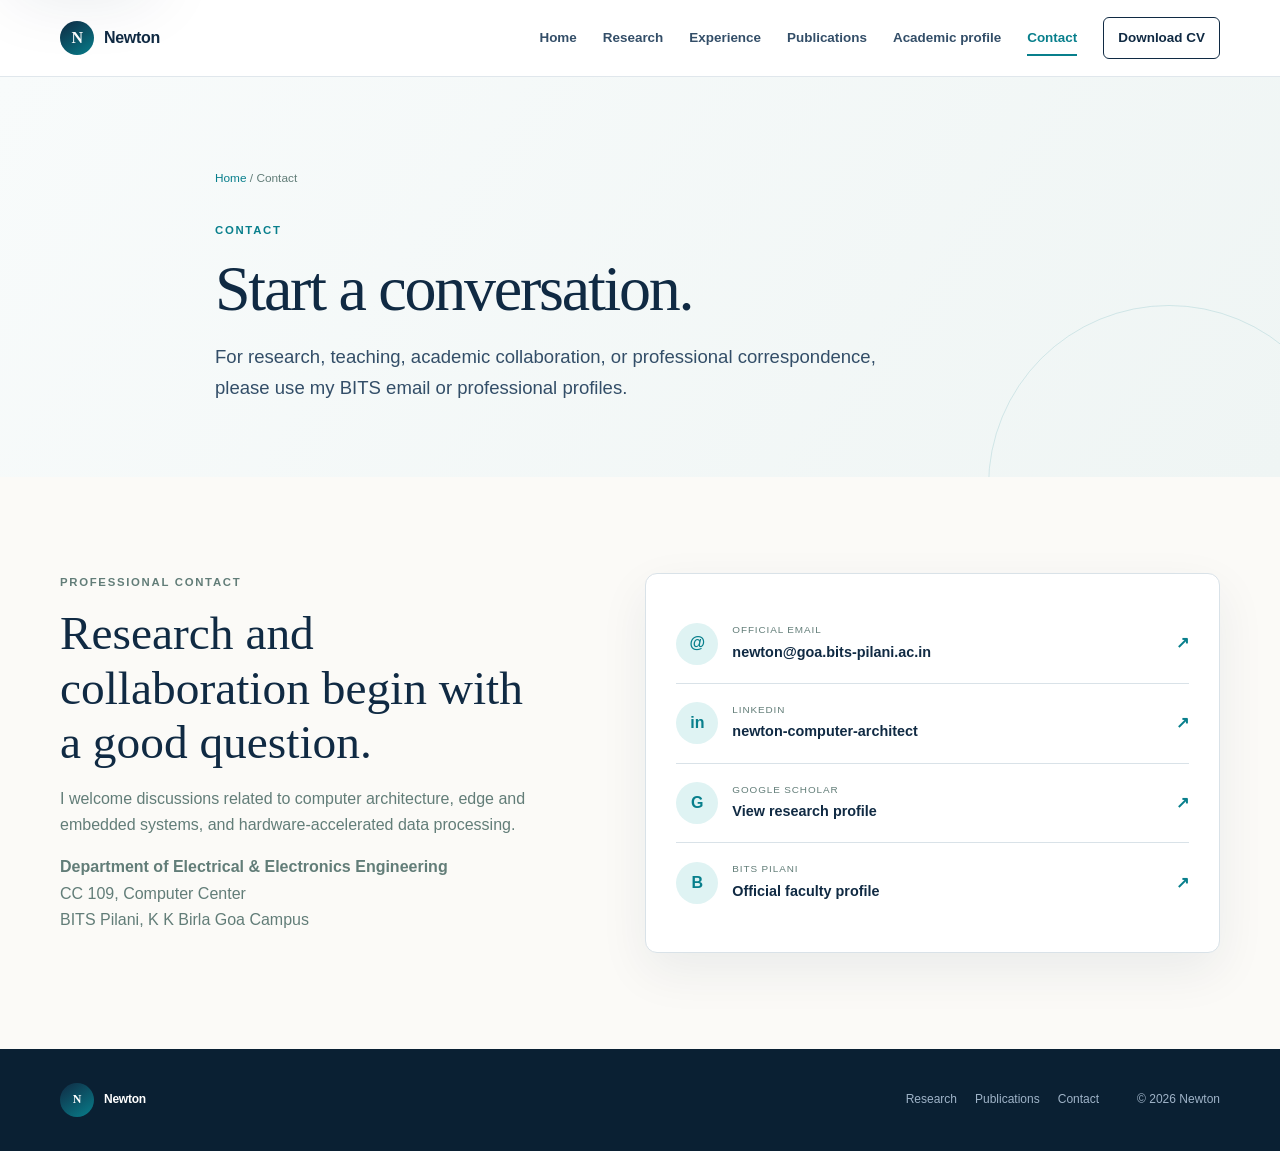
==== contact.html @ 0b0a49d7 "Publish complete Newton academic website" ====
<!doctype html><html lang="en"><head><meta charset="utf-8"><meta name="viewport" content="width=device-width,initial-scale=1"><meta name="description" content="Contact Newton by professional email or LinkedIn for research, teaching, and academic collaboration."><meta name="theme-color" content="#102a43"><title>Contact | Newton</title><link rel="icon" type="image/png" href="assets/images/favicon.png"><link rel="stylesheet" href="assets/css/main.css"><script src="assets/js/main.js" defer></script></head><body>
<a class="skip-link" href="#main">Skip to content</a><header class="site-header"><nav class="nav container" aria-label="Primary navigation"><a class="brand" href="index.html"><span class="brand-mark">N</span><span>Newton</span></a><button class="menu-button" type="button" aria-label="Open navigation" aria-expanded="false" data-menu-button><i></i><i></i><i></i></button><div class="nav-links" data-menu><a href="index.html">Home</a><a href="research.html">Research</a><a href="experience.html">Experience</a><a href="publications.html">Publications</a><a href="academic.html">Academic profile</a><a href="contact.html" aria-current="page">Contact</a><a class="cv-link" href="assets/docs/NewtonResume_Detailed.pdf" download>Download CV</a></div></nav></header>
<main id="main"><section class="page-hero"><div class="container page-intro"><div class="breadcrumbs"><a href="index.html">Home</a> / Contact</div><p class="kicker">Contact</p><h1>Start a conversation.</h1><p class="lead">For research, teaching, academic collaboration, or professional correspondence, please use my BITS email or professional profiles.</p></div></section>
<section class="section alt"><div class="container contact-grid"><div class="contact-copy"><p class="kicker">Professional contact</p><h2>Research and collaboration begin with a good question.</h2><p>I welcome discussions related to computer architecture, edge and embedded systems, and hardware-accelerated data processing.</p><p><strong>Department of Electrical &amp; Electronics Engineering</strong><br>CC 109, Computer Center<br>BITS Pilani, K K Birla Goa Campus</p></div><div class="contact-card"><a class="contact-link" href="mailto:newton@goa.bits-pilani.ac.in"><span class="contact-icon">@</span><span><small>Official email</small><strong>newton@goa.bits-pilani.ac.in</strong></span><b>↗</b></a><a class="contact-link" href="https://www.linkedin.com/in/newton-computer-architect/" target="_blank" rel="noopener noreferrer"><span class="contact-icon">in</span><span><small>LinkedIn</small><strong>newton-computer-architect</strong></span><b>↗</b></a><a class="contact-link" href="https://scholar.google.com/citations?hl=en&amp;user=g-9rF3cAAAAJ" target="_blank" rel="noopener noreferrer"><span class="contact-icon">G</span><span><small>Google Scholar</small><strong>View research profile</strong></span><b>↗</b></a><a class="contact-link" href="https://www.bits-pilani.ac.in/goa/newton/" target="_blank" rel="noopener noreferrer"><span class="contact-icon">B</span><span><small>BITS Pilani</small><strong>Official faculty profile</strong></span><b>↗</b></a></div></div></section></main>
<footer class="site-footer"><div class="container footer-inner"><a class="brand" href="index.html"><span class="brand-mark">N</span><span>Newton</span></a><div class="footer-links"><a href="research.html">Research</a><a href="publications.html">Publications</a><a href="contact.html">Contact</a></div><span>© <span data-current-year>2026</span> Newton</span></div></footer></body></html>
---- assets/css/main.css ----
:root{--navy:#102a43;--navy-2:#1b3a52;--teal:#087f8c;--teal-light:#dff3f3;--gold:#d5a841;--paper:#fbfaf7;--white:#fff;--ink:#243b53;--muted:#627d78;--line:#d9e2e8;--shadow:0 24px 70px rgba(16,42,67,.13);--max:1160px}*{box-sizing:border-box}html{scroll-behavior:smooth}body{margin:0;color:var(--ink);background:var(--white);font-family:Inter,ui-sans-serif,-apple-system,BlinkMacSystemFont,"Segoe UI",sans-serif;line-height:1.65;-webkit-font-smoothing:antialiased}body.menu-open{overflow:hidden}a{color:inherit}.container{width:min(calc(100% - 44px),var(--max));margin-inline:auto}.skip-link{position:fixed;top:-80px;left:14px;z-index:100;background:#fff;padding:.65rem 1rem;border-radius:.4rem;box-shadow:var(--shadow)}.skip-link:focus{top:14px}.sr-only{position:absolute!important;width:1px!important;height:1px!important;padding:0!important;margin:-1px!important;overflow:hidden!important;clip:rect(0,0,0,0)!important;white-space:nowrap!important;border:0!important}.site-header{position:sticky;top:0;z-index:40;background:rgba(255,255,255,.94);backdrop-filter:blur(16px);border-bottom:1px solid rgba(217,226,232,.8)}.nav{height:76px;display:flex;align-items:center;justify-content:space-between;gap:30px}.brand{display:flex;align-items:center;gap:10px;text-decoration:none;color:var(--navy);font-weight:850;letter-spacing:-.02em}.brand-mark{width:34px;height:34px;display:grid;place-items:center;border-radius:50%;color:#fff;background:linear-gradient(145deg,var(--navy),var(--teal));font-family:Georgia,serif}.nav-links{display:flex;align-items:center;gap:26px}.nav-links a{position:relative;text-decoration:none;font-size:.84rem;font-weight:720;color:#334e68}.nav-links a[aria-current="page"],.nav-links a:hover{color:var(--teal)}.nav-links a:not(.cv-link):after{content:"";position:absolute;height:2px;left:0;right:100%;bottom:-7px;background:var(--teal);transition:right .2s}.nav-links a:hover:after,.nav-links a[aria-current="page"]:after{right:0}.nav-links .cv-link{padding:.58rem .88rem;border:1px solid var(--navy);border-radius:6px;color:var(--navy)}.nav-links .cv-link:hover{color:#fff;background:var(--navy)}.menu-button{display:none;width:42px;height:42px;border:0;background:none;padding:8px;cursor:pointer}.menu-button i{display:block;height:2px;width:24px;margin:5px auto;background:var(--navy);transition:.2s}.hero{position:relative;overflow:hidden;background:linear-gradient(135deg,#f8fbfb 0%,#eef6f5 56%,#f8f4ea 100%);min-height:700px;display:grid;align-items:center}.hero:after{content:"";position:absolute;width:460px;height:460px;right:-180px;top:-190px;border:1px solid rgba(8,127,140,.13);border-radius:50%;box-shadow:0 0 0 70px rgba(8,127,140,.03),0 0 0 140px rgba(8,127,140,.025)}.hero-grid{position:relative;z-index:1;display:grid;grid-template-columns:1.2fr .8fr;gap:8vw;align-items:center;padding:82px 0}.eyebrow,.kicker{margin:0 0 .9rem;color:var(--teal);font-size:.71rem;font-weight:850;letter-spacing:.15em;text-transform:uppercase}.eyebrow{display:flex;align-items:center;gap:10px}.eyebrow:before{content:"";width:28px;height:2px;background:var(--gold)}h1,h2,h3{color:var(--navy)}h1{font-family:Georgia,"Times New Roman",serif;font-size:clamp(3rem,5.4vw,5.3rem);font-weight:500;letter-spacing:-.045em;line-height:1.02;margin:0 0 1.6rem}.accent{color:var(--teal);font-style:italic}.lead{max-width:700px;font-size:1.16rem;color:#334e68}.hero-role{display:flex;align-items:start;gap:12px;margin:1.7rem 0;padding:1rem 1.1rem;border-left:3px solid var(--gold);background:rgba(255,255,255,.62);max-width:660px}.hero-role span{width:8px;height:8px;margin-top:7px;border-radius:50%;background:#2aa65a;box-shadow:0 0 0 5px rgba(42,166,90,.13)}.hero-role p{margin:0;font-size:.9rem}.hero-role strong{display:block;color:var(--navy);font-size:1rem}.actions{display:flex;flex-wrap:wrap;gap:11px;margin-top:1.9rem}.button{display:inline-flex;align-items:center;gap:16px;padding:.78rem 1rem;border-radius:6px;text-decoration:none;font-weight:780;font-size:.88rem;border:1px solid var(--navy);transition:.2s}.button.primary{background:var(--navy);color:#fff}.button.primary:hover{background:var(--teal);border-color:var(--teal)}.button.secondary:hover{background:#fff}.portrait-shell{position:relative;width:min(100%,420px);aspect-ratio:1;justify-self:end}.portrait-ring{width:100%;height:100%;padding:12px;border:1px solid rgba(8,127,140,.28);border-radius:50%;box-shadow:var(--shadow);background:rgba(255,255,255,.75)}.portrait-ring img{display:block;width:100%;height:100%;object-fit:cover;object-position:center 22%;border-radius:50%}.portrait-label{position:absolute;right:-12px;bottom:24px;padding:.72rem 1rem;border-radius:8px;background:#fff;box-shadow:0 12px 32px rgba(16,42,67,.16);font-size:.72rem;font-weight:800;letter-spacing:.07em;text-transform:uppercase;color:var(--teal)}.section{padding:96px 0}.section.alt{background:var(--paper)}.section-heading{display:grid;grid-template-columns:1fr .8fr;gap:60px;align-items:end;margin-bottom:42px}.section-heading h2,.page-intro h1{font-family:Georgia,"Times New Roman",serif;font-weight:500;letter-spacing:-.035em;line-height:1.08}.section-heading h2{font-size:clamp(2.25rem,4vw,3.35rem);margin:0}.section-heading>p{color:var(--muted);margin:0}.card-grid{display:grid;grid-template-columns:repeat(3,1fr);gap:16px}.card{padding:28px;border:1px solid var(--line);border-radius:10px;background:#fff}.card-icon{display:grid;place-items:center;width:42px;height:42px;border-radius:50%;background:var(--teal-light);color:var(--teal);font-family:Georgia,serif;font-weight:700}.card h3{margin:1.3rem 0 .55rem;font-family:Georgia,serif;font-size:1.35rem}.card p{margin:0;color:var(--muted);font-size:.92rem}.link-arrow{display:inline-flex;align-items:center;gap:8px;margin-top:1.3rem;color:var(--teal);text-decoration:none;font-size:.82rem;font-weight:800}.link-arrow:hover{gap:13px}.profile-grid{display:grid;grid-template-columns:.9fr 1.1fr;gap:8vw}.profile-grid h2{font-family:Georgia,serif;font-size:clamp(2.2rem,4vw,3.4rem);font-weight:500;line-height:1.12;margin:.4rem 0}.profile-body>p:first-child{font-size:1.24rem;color:var(--navy)}.profile-body p{color:var(--muted)}.facts{display:grid;grid-template-columns:repeat(3,1fr);gap:1px;margin-top:2rem;background:var(--line);border:1px solid var(--line)}.fact{padding:18px;background:#fff}.fact strong{display:block;font-family:Georgia,serif;font-size:1.55rem;color:var(--teal)}.fact span{font-size:.7rem;line-height:1.3;text-transform:uppercase;letter-spacing:.08em;color:var(--muted)}.preview-list{border-top:1px solid var(--line)}.preview-item{display:grid;grid-template-columns:82px 1fr auto;gap:24px;align-items:start;padding:24px 4px;border-bottom:1px solid var(--line);text-decoration:none}.preview-year{color:var(--teal);font-family:Georgia,serif;font-size:1.15rem}.preview-item h3{font-family:Georgia,serif;font-size:1.15rem;font-weight:500;margin:0 0 .35rem}.preview-item p{font-size:.8rem;color:var(--muted);margin:0}.preview-item b{color:var(--teal);transition:transform .2s}.preview-item:hover b{transform:translate(3px,-3px)}.cta-strip{padding:64px 0;background:var(--navy);color:#fff}.cta-strip .container{display:flex;align-items:center;justify-content:space-between;gap:40px}.cta-strip h2{color:#fff;font-family:Georgia,serif;font-size:clamp(2rem,3.5vw,3rem);font-weight:500;margin:0}.cta-strip p{color:#b7cad8;margin:.4rem 0 0}.cta-strip .button{border-color:#fff;color:#fff}.page-hero{position:relative;overflow:hidden;padding:92px 0 74px;background:linear-gradient(125deg,#f8fbfb,#eff5f4)}.page-hero:after{content:"";position:absolute;right:-70px;bottom:-190px;width:360px;height:360px;border:1px solid rgba(8,127,140,.14);border-radius:50%}.breadcrumbs{font-size:.74rem;color:var(--muted);margin-bottom:2rem}.breadcrumbs a{text-decoration:none;color:var(--teal)}.page-intro{max-width:850px;position:relative;z-index:1}.page-intro h1{font-size:clamp(2.8rem,5vw,4.7rem);margin:0 0 1.2rem}.page-intro .lead{margin-bottom:0}.research-grid{display:grid;grid-template-columns:repeat(2,1fr);gap:18px}.research-card{padding:32px;border:1px solid var(--line);border-radius:10px;background:#fff}.research-card .num{font-family:Georgia,serif;color:var(--gold)}.research-card h2{font-family:Georgia,serif;font-weight:500;font-size:1.65rem;margin:2.5rem 0 .7rem}.research-card p{color:var(--muted)}.tags{display:flex;flex-wrap:wrap;gap:7px;margin-top:1.2rem}.tags span{padding:.33rem .58rem;border:1px solid var(--line);border-radius:99px;color:var(--teal);font-size:.69rem;font-weight:700}.callout{margin-top:26px;padding:28px;border-left:3px solid var(--gold);background:var(--paper)}.callout h3{font-family:Georgia,serif;margin:0 0 .6rem}.callout p{margin:0;color:var(--muted)}.timeline{max-width:920px}.timeline-item{position:relative;display:grid;grid-template-columns:180px 1fr;gap:34px;padding:0 0 52px 30px;border-left:1px solid var(--line)}.timeline-item:before{content:"";position:absolute;left:-5px;top:7px;width:9px;height:9px;border-radius:50%;background:var(--teal);box-shadow:0 0 0 6px var(--teal-light)}.timeline-item:last-child{padding-bottom:0}.timeline-date{color:var(--teal);font-size:.78rem;font-weight:850;letter-spacing:.05em}.timeline-item h2{font-family:Georgia,serif;font-size:1.5rem;font-weight:500;margin:0}.org{color:var(--teal);font-weight:720;margin:.2rem 0 .7rem}.timeline-item p:last-child{color:var(--muted);margin-bottom:0}.timeline-item ul{padding-left:1.1rem;color:var(--muted)}.filter-bar{display:grid;grid-template-columns:1fr auto;gap:12px;padding:18px;border:1px solid var(--line);border-radius:10px;background:#fff;margin-bottom:34px}.search-wrap{position:relative}.search-wrap input{width:100%;height:44px;padding:0 14px 0 40px;border:1px solid var(--line);border-radius:6px;font:inherit;color:var(--ink)}.search-wrap:before{content:"⌕";position:absolute;left:15px;top:6px;color:var(--teal);font-size:1.25rem}.filter-bar select{height:44px;min-width:150px;padding:0 34px 0 12px;border:1px solid var(--line);border-radius:6px;background:#fff;color:var(--ink)}.publication-count{font-size:.8rem;color:var(--muted);margin-bottom:12px}.publication-list{border-top:1px solid var(--line)}.publication{display:grid;grid-template-columns:82px 1fr;gap:24px;padding:27px 4px;border-bottom:1px solid var(--line)}.publication[hidden]{display:none}.pub-year{font-family:Georgia,serif;font-size:1.25rem;color:var(--teal)}.venue{color:var(--gold);font-size:.68rem;font-weight:850;letter-spacing:.1em;text-transform:uppercase}.publication h2{font-family:Georgia,serif;font-size:1.28rem;font-weight:500;line-height:1.35;margin:.25rem 0 .55rem}.publication p{margin:0;color:var(--muted);font-size:.85rem}.publication strong{color:var(--navy)}.academic-grid{display:grid;grid-template-columns:repeat(3,1fr);gap:16px}.degree-card{padding:28px;border:1px solid var(--line);border-radius:10px}.degree-card .degree{color:var(--teal);font-weight:850;font-size:.7rem;letter-spacing:.1em}.degree-card h2{font-family:Georgia,serif;font-weight:500;font-size:1.4rem;line-height:1.3;margin:1.7rem 0 .4rem}.degree-card p{min-height:54px;color:var(--muted)}.degree-meta{display:flex;justify-content:space-between;border-top:1px solid var(--line);padding-top:1rem;font-size:.74rem;color:var(--teal)}.degree-card small{display:block;margin-top:1rem;color:var(--muted)}.two-panels{display:grid;grid-template-columns:1fr 1fr;gap:8vw}.list-clean{list-style:none;margin:1.5rem 0 0;padding:0}.list-clean li{display:grid;grid-template-columns:78px 1fr;gap:14px;padding:18px 0;border-top:1px solid var(--line)}.list-clean li>span{font-size:.7rem;font-weight:850;color:var(--teal)}.list-clean strong{display:block;color:var(--navy)}.list-clean p{margin:2px 0;color:var(--muted);font-size:.83rem}.skill-block{margin:1.7rem 0}.skill-block h3{font-family:Georgia,serif;margin:0 0 .7rem}.skills{display:flex;flex-wrap:wrap;gap:8px}.skills span{padding:.45rem .7rem;background:var(--teal-light);border-radius:99px;color:var(--teal);font-size:.72rem;font-weight:750}.contact-grid{display:grid;grid-template-columns:.9fr 1.1fr;gap:9vw}.contact-copy h2{font-family:Georgia,serif;font-size:clamp(2.1rem,3.7vw,3.2rem);font-weight:500;line-height:1.15;margin:.4rem 0 1rem}.contact-copy p{color:var(--muted)}.contact-card{border:1px solid var(--line);border-radius:12px;padding:30px;background:#fff;box-shadow:0 18px 50px rgba(16,42,67,.07)}.contact-link{display:grid;grid-template-columns:42px 1fr auto;gap:14px;align-items:center;padding:18px 0;border-bottom:1px solid var(--line);text-decoration:none}.contact-link:last-of-type{border-bottom:0}.contact-icon{display:grid;place-items:center;width:42px;height:42px;border-radius:50%;background:var(--teal-light);color:var(--teal);font-weight:850}.contact-link small{display:block;text-transform:uppercase;letter-spacing:.09em;font-size:.62rem;color:var(--muted)}.contact-link strong{font-size:.9rem;color:var(--navy)}.contact-link b{color:var(--teal)}.contact-note{margin-top:22px;padding:15px;background:var(--paper);color:var(--muted);font-size:.82rem;border-radius:6px}.site-footer{padding:34px 0;background:#0a2033;color:#9fb3c8}.footer-inner{display:grid;grid-template-columns:1fr auto auto;align-items:center;gap:38px;font-size:.75rem}.footer-inner .brand{color:#fff}.footer-links{display:flex;gap:18px}.footer-links a{text-decoration:none}.footer-links a:hover{color:#fff}.empty-state{padding:40px;text-align:center;color:var(--muted);border-bottom:1px solid var(--line)}@media(max-width:900px){.menu-button{display:block}.nav-links{position:fixed;inset:76px 0 auto;display:none;flex-direction:column;align-items:stretch;gap:0;padding:18px 22px 26px;background:#fff;border-bottom:1px solid var(--line);box-shadow:0 18px 32px rgba(16,42,67,.1)}.nav-links.open{display:flex}.nav-links a{padding:12px 4px}.nav-links a:after{display:none}.nav-links .cv-link{margin-top:7px;text-align:center}.hero-grid{grid-template-columns:1fr;text-align:center}.eyebrow{justify-content:center}.hero-role{margin-inline:auto;text-align:left}.actions{justify-content:center}.portrait-shell{justify-self:center;width:min(78vw,390px);margin-top:20px}.section-heading,.profile-grid,.contact-grid{grid-template-columns:1fr;gap:18px}.card-grid,.academic-grid{grid-template-columns:1fr}.two-panels{grid-template-columns:1fr;gap:55px}.footer-inner{grid-template-columns:1fr;justify-items:center;text-align:center;gap:12px}}@media(max-width:640px){.container{width:min(calc(100% - 30px),var(--max))}.hero{min-height:auto}.hero-grid{padding:60px 0 72px}.hero h1{font-size:clamp(2.65rem,13vw,4rem)}.section{padding:72px 0}.card-grid,.research-grid{grid-template-columns:1fr}.facts{grid-template-columns:1fr}.preview-item{grid-template-columns:60px 1fr;gap:10px}.preview-item b{display:none}.cta-strip .container{align-items:flex-start;flex-direction:column}.page-hero{padding:66px 0 56px}.timeline-item{grid-template-columns:1fr;gap:8px;padding-left:24px}.filter-bar{grid-template-columns:1fr}.publication{grid-template-columns:1fr;gap:4px}.academic-grid{grid-template-columns:1fr}.footer-links{flex-wrap:wrap;justify-content:center}}@media(prefers-reduced-motion:reduce){html{scroll-behavior:auto}*{transition:none!important}}
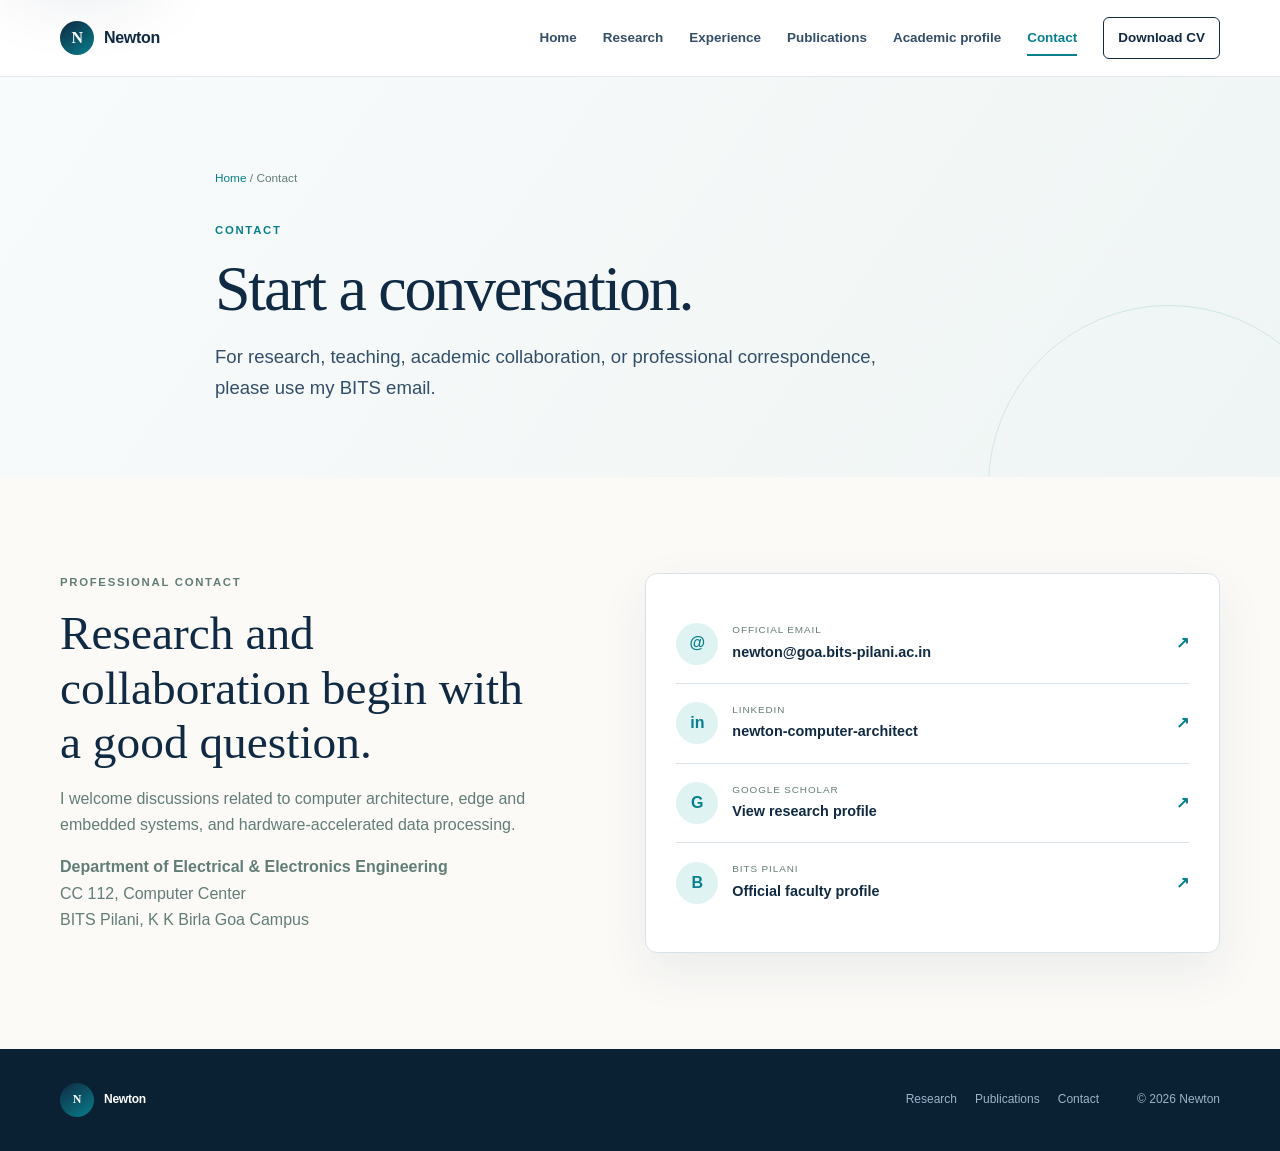
==== commit 5af1489a: "Update contact.html" ====
--- a/contact.html
+++ b/contact.html
@@ -1,5 +1,5 @@
 <!doctype html><html lang="en"><head><meta charset="utf-8"><meta name="viewport" content="width=device-width,initial-scale=1"><meta name="description" content="Contact Newton by professional email or LinkedIn for research, teaching, and academic collaboration."><meta name="theme-color" content="#102a43"><title>Contact | Newton</title><link rel="icon" type="image/png" href="assets/images/favicon.png"><link rel="stylesheet" href="assets/css/main.css"><script src="assets/js/main.js" defer></script></head><body>
 <a class="skip-link" href="#main">Skip to content</a><header class="site-header"><nav class="nav container" aria-label="Primary navigation"><a class="brand" href="index.html"><span class="brand-mark">N</span><span>Newton</span></a><button class="menu-button" type="button" aria-label="Open navigation" aria-expanded="false" data-menu-button><i></i><i></i><i></i></button><div class="nav-links" data-menu><a href="index.html">Home</a><a href="research.html">Research</a><a href="experience.html">Experience</a><a href="publications.html">Publications</a><a href="academic.html">Academic profile</a><a href="contact.html" aria-current="page">Contact</a><a class="cv-link" href="assets/docs/NewtonResume_Detailed.pdf" download>Download CV</a></div></nav></header>
-<main id="main"><section class="page-hero"><div class="container page-intro"><div class="breadcrumbs"><a href="index.html">Home</a> / Contact</div><p class="kicker">Contact</p><h1>Start a conversation.</h1><p class="lead">For research, teaching, academic collaboration, or professional correspondence, please use my BITS email or professional profiles.</p></div></section>
-<section class="section alt"><div class="container contact-grid"><div class="contact-copy"><p class="kicker">Professional contact</p><h2>Research and collaboration begin with a good question.</h2><p>I welcome discussions related to computer architecture, edge and embedded systems, and hardware-accelerated data processing.</p><p><strong>Department of Electrical &amp; Electronics Engineering</strong><br>CC 109, Computer Center<br>BITS Pilani, K K Birla Goa Campus</p></div><div class="contact-card"><a class="contact-link" href="mailto:newton@goa.bits-pilani.ac.in"><span class="contact-icon">@</span><span><small>Official email</small><strong>newton@goa.bits-pilani.ac.in</strong></span><b>↗</b></a><a class="contact-link" href="https://www.linkedin.com/in/newton-computer-architect/" target="_blank" rel="noopener noreferrer"><span class="contact-icon">in</span><span><small>LinkedIn</small><strong>newton-computer-architect</strong></span><b>↗</b></a><a class="contact-link" href="https://scholar.google.com/citations?hl=en&amp;user=g-9rF3cAAAAJ" target="_blank" rel="noopener noreferrer"><span class="contact-icon">G</span><span><small>Google Scholar</small><strong>View research profile</strong></span><b>↗</b></a><a class="contact-link" href="https://www.bits-pilani.ac.in/goa/newton/" target="_blank" rel="noopener noreferrer"><span class="contact-icon">B</span><span><small>BITS Pilani</small><strong>Official faculty profile</strong></span><b>↗</b></a></div></div></section></main>
+<main id="main"><section class="page-hero"><div class="container page-intro"><div class="breadcrumbs"><a href="index.html">Home</a> / Contact</div><p class="kicker">Contact</p><h1>Start a conversation.</h1><p class="lead">For research, teaching, academic collaboration, or professional correspondence, please use my BITS email.</p></div></section>
+<section class="section alt"><div class="container contact-grid"><div class="contact-copy"><p class="kicker">Professional contact</p><h2>Research and collaboration begin with a good question.</h2><p>I welcome discussions related to computer architecture, edge and embedded systems, and hardware-accelerated data processing.</p><p><strong>Department of Electrical &amp; Electronics Engineering</strong><br>CC 112, Computer Center<br>BITS Pilani, K K Birla Goa Campus</p></div><div class="contact-card"><a class="contact-link" href="mailto:newton@goa.bits-pilani.ac.in"><span class="contact-icon">@</span><span><small>Official email</small><strong>newton@goa.bits-pilani.ac.in</strong></span><b>↗</b></a><a class="contact-link" href="https://www.linkedin.com/in/newton-computer-architect/" target="_blank" rel="noopener noreferrer"><span class="contact-icon">in</span><span><small>LinkedIn</small><strong>newton-computer-architect</strong></span><b>↗</b></a><a class="contact-link" href="https://scholar.google.com/citations?hl=en&amp;user=g-9rF3cAAAAJ" target="_blank" rel="noopener noreferrer"><span class="contact-icon">G</span><span><small>Google Scholar</small><strong>View research profile</strong></span><b>↗</b></a><a class="contact-link" href="https://www.bits-pilani.ac.in/goa/newton/" target="_blank" rel="noopener noreferrer"><span class="contact-icon">B</span><span><small>BITS Pilani</small><strong>Official faculty profile</strong></span><b>↗</b></a></div></div></section></main>
 <footer class="site-footer"><div class="container footer-inner"><a class="brand" href="index.html"><span class="brand-mark">N</span><span>Newton</span></a><div class="footer-links"><a href="research.html">Research</a><a href="publications.html">Publications</a><a href="contact.html">Contact</a></div><span>© <span data-current-year>2026</span> Newton</span></div></footer></body></html>
